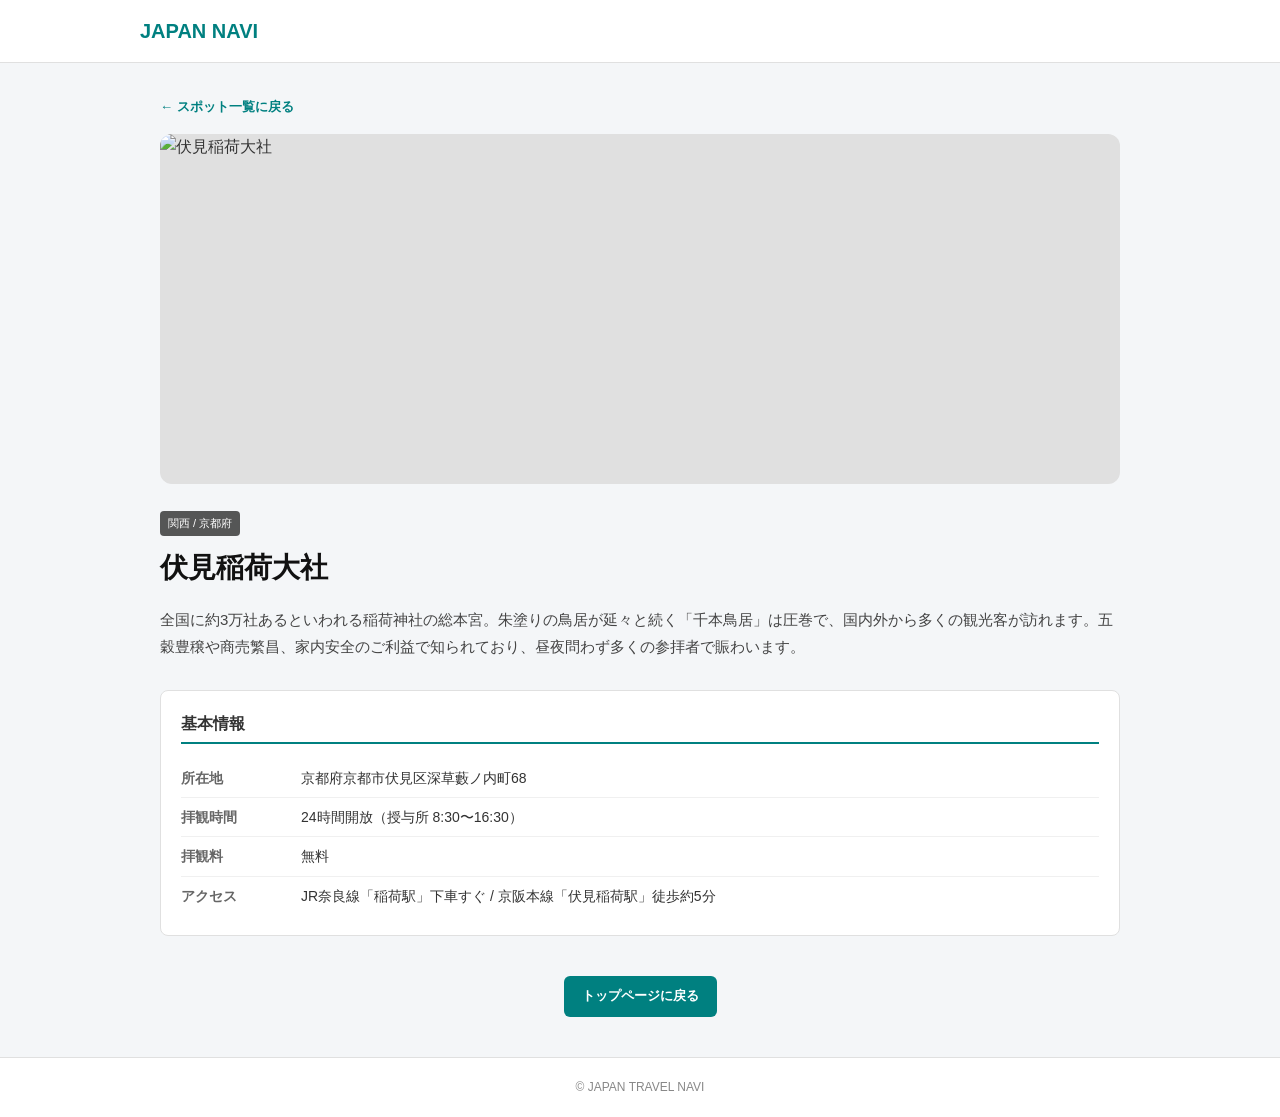
==== spot-a.html @ 38af9321 "紹介ページのの基盤作成" ====
<!DOCTYPE html>
<html lang="ja">
<head>
    <meta charset="UTF-8">
    <meta name="viewport" content="width=device-width, initial-scale=1.0">
    <title>伏見稲荷大社 - JAPAN NAVI</title>
    <link rel="stylesheet" href="style.css">
</head>
<body>

    <!-- ヘッダー -->
    <header>
        <div class="header-container">
            <a href="index.html" class="logo">JAPAN NAVI</a>
        </div>
    </header>

    <!-- メインコンテンツ -->
    <main>
        <!-- 戻るボタン -->
        <p style="margin-bottom: 15px;">
            <a href="index.html" style="color: #008080; text-decoration: none; font-size: 13px; font-weight: bold;">&larr; スポット一覧に戻る</a>
        </p>

        <!-- アイキャッチ画像 -->
        <div style="width: 100%; height: 350px; background-color: #e0e0e0; border-radius: 12px; overflow: hidden; margin-bottom: 25px;">
            <img src="https://images.unsplash.com/photo-1493976040374-85c8e12f0c0e?auto=format&fit=crop&w=1200&q=80" alt="伏見稲荷大社" style="width: 100%; height: 100%; object-fit: cover;">
        </div>

        <!-- タイトル・基本情報 -->
        <span class="spot-badge" style="position: static; display: inline-block; margin-bottom: 10px;">関西 / 京都府</span>
        <h1 class="page-title" style="font-size: 28px; margin-bottom: 15px;">伏見稲荷大社</h1>

        <p style="font-size: 15px; color: #444; line-height: 1.8; margin-bottom: 30px;">
            全国に約3万社あるといわれる稲荷神社の総本宮。朱塗りの鳥居が延々と続く「千本鳥居」は圧巻で、国内外から多くの観光客が訪れます。五穀豊穣や商売繁昌、家内安全のご利益で知られており、昼夜問わず多くの参拝者で賑わいます。
        </p>

        <!-- 詳細情報テーブル -->
        <div style="background-color: #ffffff; border: 1px solid #e0e0e0; border-radius: 8px; padding: 20px; margin-bottom: 30px;">
            <h2 style="font-size: 16px; margin-bottom: 15px; border-bottom: 2px solid #008080; padding-bottom: 5px;">基本情報</h2>
            <table style="width: 100%; border-collapse: collapse; font-size: 14px;">
                <tr>
                    <th style="text-align: left; padding: 8px 0; border-bottom: 1px solid #f0f0f0; width: 120px; color: #666;">所在地</th>
                    <td style="padding: 8px 0; border-bottom: 1px solid #f0f0f0;">京都府京都市伏見区深草藪ノ内町68</td>
                </tr>
                <tr>
                    <th style="text-align: left; padding: 8px 0; border-bottom: 1px solid #f0f0f0; color: #666;">拝観時間</th>
                    <td style="padding: 8px 0; border-bottom: 1px solid #f0f0f0;">24時間開放（授与所 8:30〜16:30）</td>
                </tr>
                <tr>
                    <th style="text-align: left; padding: 8px 0; border-bottom: 1px solid #f0f0f0; color: #666;">拝観料</th>
                    <td style="padding: 8px 0; border-bottom: 1px solid #f0f0f0;">無料</td>
                </tr>
                <tr>
                    <th style="text-align: left; padding: 8px 0; color: #666;">アクセス</th>
                    <td style="padding: 8px 0;">JR奈良線「稲荷駅」下車すぐ / 京阪本線「伏見稲荷駅」徒歩約5分</td>
                </tr>
            </table>
        </div>

        <div style="text-align: center; margin-top: 40px;">
            <a href="index.html" class="btn">トップページに戻る</a>
        </div>
    </main>

    <!-- フッター -->
    <footer>
        <p>&copy; JAPAN TRAVEL NAVI</p>
    </footer>

</body>
</html>
---- style.css ----
/* === リセット・全体設定 === */
* {
    box-sizing: border-box;
    margin: 0;
    padding: 0;
}

body {
    font-family: "Helvetica Neue", Arial, "Hiragino Kaku Gothic ProN", "Hiragino Sans", Meiryo, sans-serif;
    background-color: #f4f6f8;
    color: #333333;
    line-height: 1.6;
}

/* === ヘッダー === */
header {
    background-color: #ffffff;
    border-bottom: 1px solid #e0e0e0;
    padding: 15px 20px;
    position: sticky;
    top: 0;
    z-index: 100;
}

.header-container {
    max-width: 1000px;
    margin: 0 auto;
    display: flex;
    justify-content: space-between;
    align-items: center;
}

.logo {
    font-size: 20px;
    font-weight: bold;
    color: #008080;
    text-decoration: none;
}

/* === メインエリア === */
main {
    max-width: 1000px;
    margin: 30px auto;
    padding: 0 20px;
}

.page-title {
    font-size: 24px;
    margin-bottom: 8px;
    color: #111111;
}

.page-description {
    font-size: 14px;
    color: #666666;
    margin-bottom: 30px;
}

/* === カード一覧（レイアウト） === */
.spot-grid {
    display: grid;
    grid-template-columns: repeat(auto-fit, minmax(300px, 1fr));
    gap: 25px;
}

.spot-card {
    background-color: #ffffff;
    border-radius: 12px;
    overflow: hidden;
    border: 1px solid #e0e0e0;
    box-shadow: 0 4px 6px rgba(0, 0, 0, 0.05);
    transition: transform 0.2s ease, box-shadow 0.2s ease;
    display: flex;
    flex-direction: column;
}

.spot-card:hover {
    transform: translateY(-4px);
    box-shadow: 0 8px 15px rgba(0, 0, 0, 0.1);
}

/* === 画像パーツ === */
.spot-image-container {
    position: relative;
    width: 100%;
    height: 200px;
    background-color: #e0e0e0;
}

.spot-image {
    width: 100%;
    height: 100%;
    object-fit: cover;
}

.spot-badge {
    position: absolute;
    top: 12px;
    left: 12px;
    background-color: rgba(0, 0, 0, 0.65);
    color: #ffffff;
    font-size: 11px;
    padding: 4px 8px;
    border-radius: 4px;
}

/* === カード本文パーツ === */
.spot-content {
    padding: 20px;
    display: flex;
    flex-direction: column;
    flex-grow: 1;
}

.spot-title {
    font-size: 18px;
    font-weight: bold;
    margin-bottom: 10px;
    color: #222222;
}

.spot-text {
    font-size: 13px;
    color: #666666;
    margin-bottom: 20px;
    flex-grow: 1;
}

.spot-footer {
    border-top: 1px solid #f0f0f0;
    padding-top: 15px;
    display: flex;
    justify-content: flex-end;
}

/* === ボタンパーツ === */
.btn {
    display: inline-block;
    background-color: #008080;
    color: #ffffff;
    padding: 10px 18px;
    font-size: 13px;
    font-weight: bold;
    text-decoration: none;
    border-radius: 6px;
    transition: background-color 0.2s ease;
}

.btn:hover {
    background-color: #006666;
}

/* === フッター === */
footer {
    text-align: center;
    padding: 20px;
    font-size: 12px;
    color: #888888;
    margin-top: 40px;
    border-top: 1px solid #e0e0e0;
    background-color: #ffffff;
}
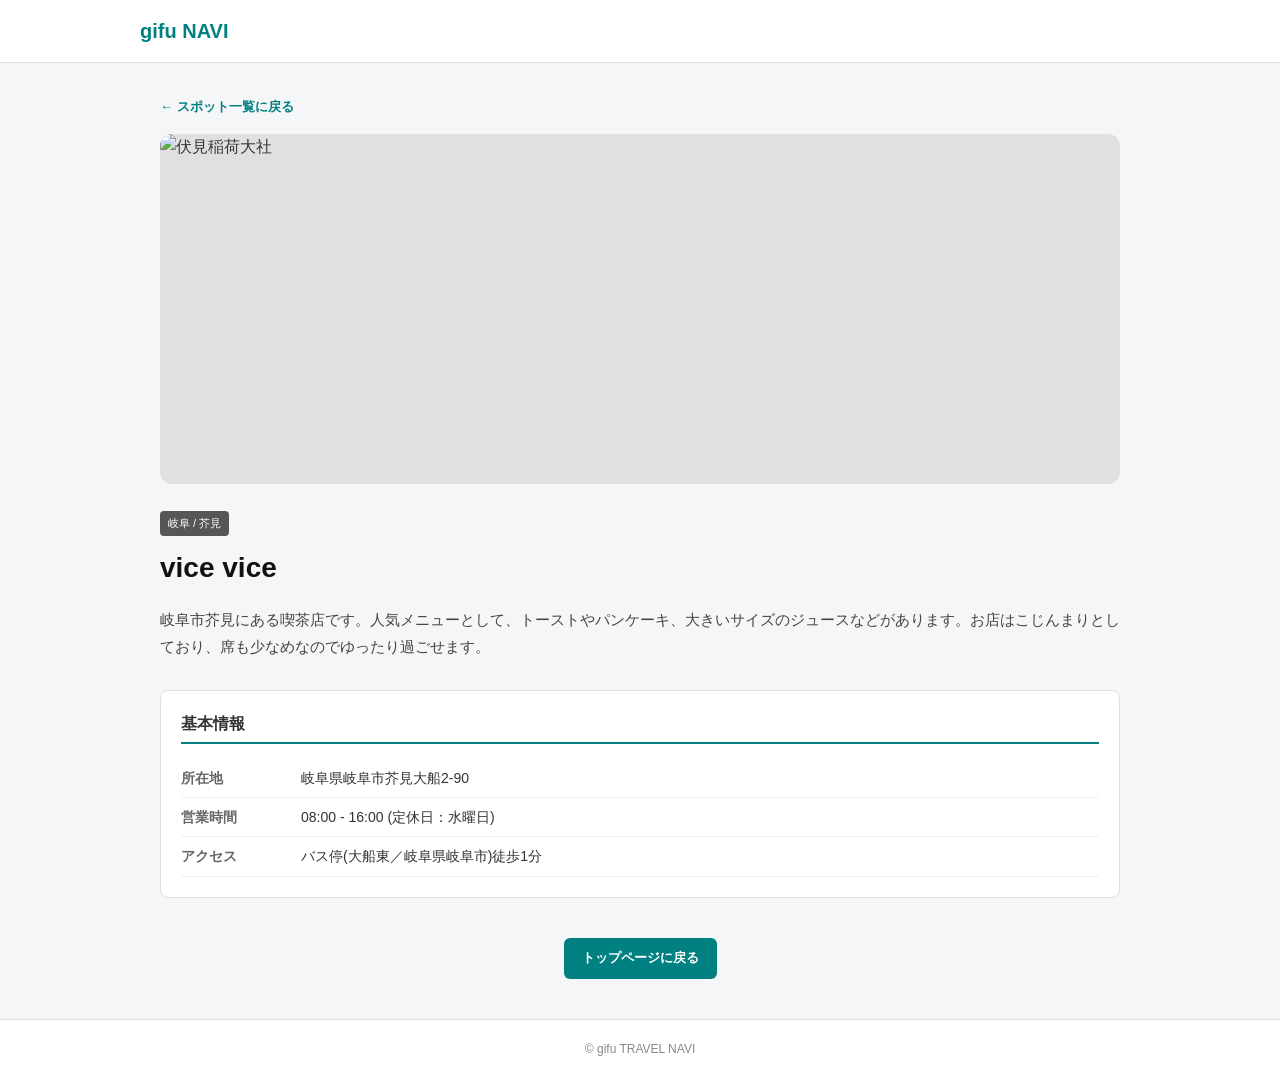
==== commit 3cb409d5: "スポットaを編集しました" ====
--- a/spot-a.html
+++ b/spot-a.html
@@ -3,7 +3,7 @@
 <head>
     <meta charset="UTF-8">
     <meta name="viewport" content="width=device-width, initial-scale=1.0">
-    <title>伏見稲荷大社 - JAPAN NAVI</title>
+    <title>vice vice - gifu NAVI</title>
     <link rel="stylesheet" href="style.css">
 </head>
 <body>
@@ -11,7 +11,7 @@
     <!-- ヘッダー -->
     <header>
         <div class="header-container">
-            <a href="index.html" class="logo">JAPAN NAVI</a>
+            <a href="index.html" class="logo">gifu NAVI</a>
         </div>
     </header>
 
@@ -24,15 +24,15 @@
 
         <!-- アイキャッチ画像 -->
         <div style="width: 100%; height: 350px; background-color: #e0e0e0; border-radius: 12px; overflow: hidden; margin-bottom: 25px;">
-            <img src="https://images.unsplash.com/photo-1493976040374-85c8e12f0c0e?auto=format&fit=crop&w=1200&q=80" alt="伏見稲荷大社" style="width: 100%; height: 100%; object-fit: cover;">
+            <img src="../Desktop/色んな画像/git制作フォルダー/スクリーンショット 2026-10-21 114951.png" alt="伏見稲荷大社" style="width: 100%; height: 100%; object-fit: cover;">
         </div>
 
         <!-- タイトル・基本情報 -->
-        <span class="spot-badge" style="position: static; display: inline-block; margin-bottom: 10px;">関西 / 京都府</span>
-        <h1 class="page-title" style="font-size: 28px; margin-bottom: 15px;">伏見稲荷大社</h1>
+        <span class="spot-badge" style="position: static; display: inline-block; margin-bottom: 10px;">岐阜 / 芥見</span>
+        <h1 class="page-title" style="font-size: 28px; margin-bottom: 15px;">vice vice</h1>
 
         <p style="font-size: 15px; color: #444; line-height: 1.8; margin-bottom: 30px;">
-            全国に約3万社あるといわれる稲荷神社の総本宮。朱塗りの鳥居が延々と続く「千本鳥居」は圧巻で、国内外から多くの観光客が訪れます。五穀豊穣や商売繁昌、家内安全のご利益で知られており、昼夜問わず多くの参拝者で賑わいます。
+            岐阜市芥見にある喫茶店です。人気メニューとして、トーストやパンケーキ、大きいサイズのジュースなどがあります。お店はこじんまりとしており、席も少なめなのでゆったり過ごせます。
         </p>
 
         <!-- 詳細情報テーブル -->
@@ -41,19 +41,15 @@
             <table style="width: 100%; border-collapse: collapse; font-size: 14px;">
                 <tr>
                     <th style="text-align: left; padding: 8px 0; border-bottom: 1px solid #f0f0f0; width: 120px; color: #666;">所在地</th>
-                    <td style="padding: 8px 0; border-bottom: 1px solid #f0f0f0;">京都府京都市伏見区深草藪ノ内町68</td>
+                    <td style="padding: 8px 0; border-bottom: 1px solid #f0f0f0;">	岐阜県岐阜市芥見大船2-90</td>
                 </tr>
                 <tr>
-                    <th style="text-align: left; padding: 8px 0; border-bottom: 1px solid #f0f0f0; color: #666;">拝観時間</th>
-                    <td style="padding: 8px 0; border-bottom: 1px solid #f0f0f0;">24時間開放（授与所 8:30〜16:30）</td>
+                    <th style="text-align: left; padding: 8px 0; border-bottom: 1px solid #f0f0f0; color: #666;">営業時間</th>
+                    <td style="padding: 8px 0; border-bottom: 1px solid #f0f0f0;">08:00 - 16:00 (定休日：水曜日)</td>
                 </tr>
                 <tr>
-                    <th style="text-align: left; padding: 8px 0; border-bottom: 1px solid #f0f0f0; color: #666;">拝観料</th>
-                    <td style="padding: 8px 0; border-bottom: 1px solid #f0f0f0;">無料</td>
-                </tr>
-                <tr>
-                    <th style="text-align: left; padding: 8px 0; color: #666;">アクセス</th>
-                    <td style="padding: 8px 0;">JR奈良線「稲荷駅」下車すぐ / 京阪本線「伏見稲荷駅」徒歩約5分</td>
+                    <th style="text-align: left; padding: 8px 0; border-bottom: 1px solid #f0f0f0; color: #666;">アクセス</th>
+                    <td style="padding: 8px 0; border-bottom: 1px solid #f0f0f0;">バス停(大船東／岐阜県岐阜市)徒歩1分</td>
                 </tr>
             </table>
         </div>
@@ -65,7 +61,7 @@
 
     <!-- フッター -->
     <footer>
-        <p>&copy; JAPAN TRAVEL NAVI</p>
+        <p>&copy; gifu TRAVEL NAVI</p>
     </footer>
 
 </body>
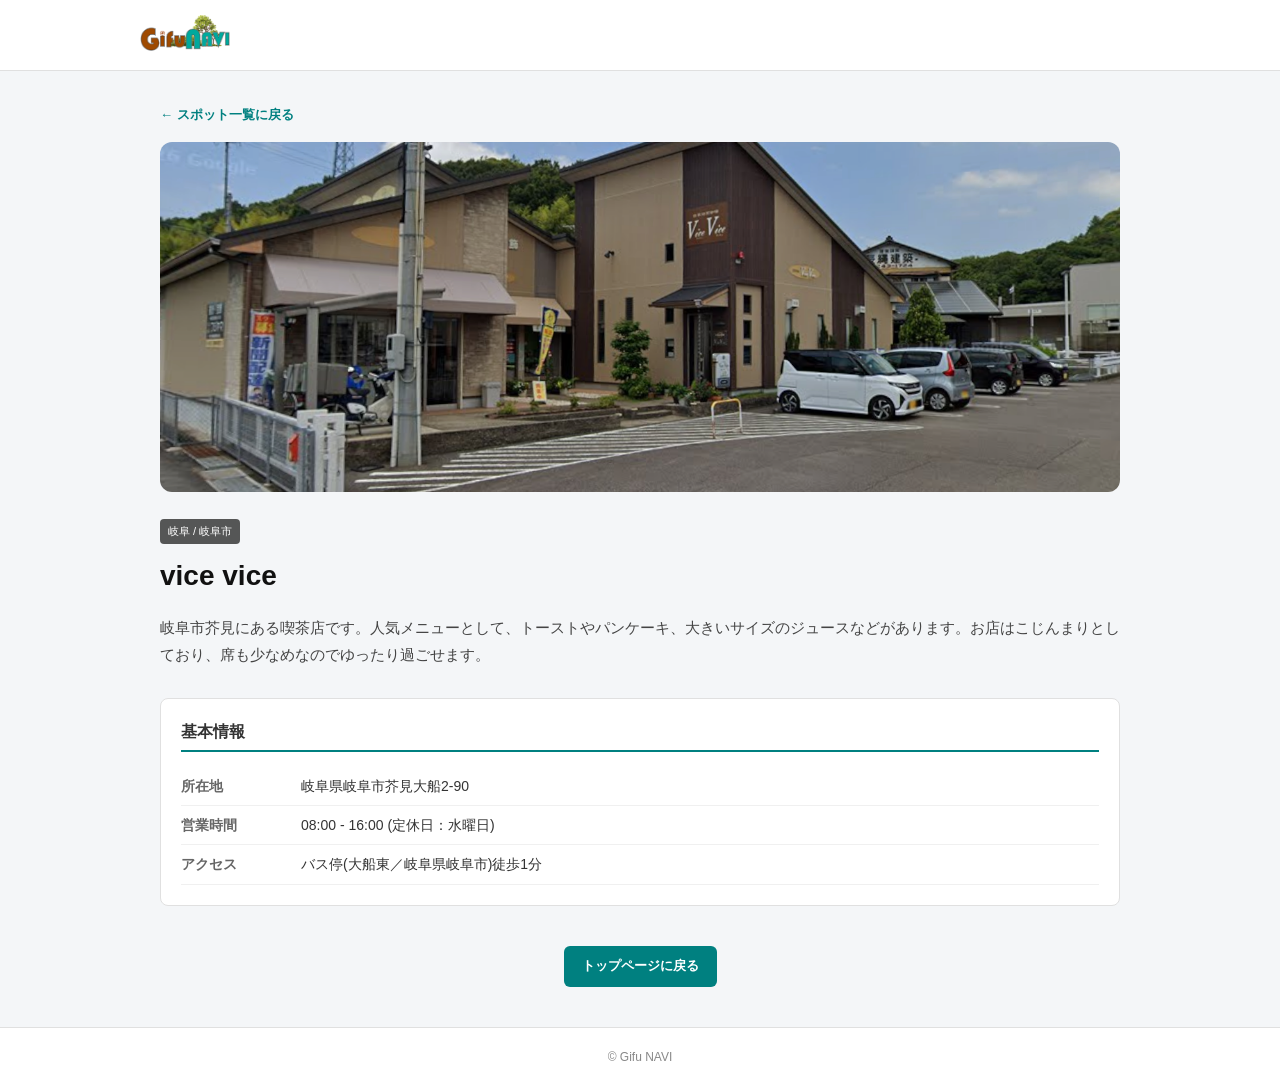
==== commit fcafcfea: "スポットaやcss等々変更しました" ====
--- a/spot-a.html
+++ b/spot-a.html
@@ -10,10 +10,12 @@
 
     <!-- ヘッダー -->
     <header>
-        <div class="header-container">
-            <a href="index.html" class="logo">gifu NAVI</a>
-        </div>
-    </header>
+    <div class="header-container">
+        <a href="index.html" class="logo">
+            <img src="./images/アートボード 1@4x.png" alt="Gifu NAVI ロゴ">
+        </a>
+    </div>
+</header>
 
     <!-- メインコンテンツ -->
     <main>
@@ -24,11 +26,11 @@
 
         <!-- アイキャッチ画像 -->
         <div style="width: 100%; height: 350px; background-color: #e0e0e0; border-radius: 12px; overflow: hidden; margin-bottom: 25px;">
-            <img src="../Desktop/色んな画像/git制作フォルダー/スクリーンショット 2026-10-21 114951.png" alt="伏見稲荷大社" style="width: 100%; height: 100%; object-fit: cover;">
+            <img src="./images/スクリーンショット 2026-10-21 114951.png" alt="伏見稲荷大社" style="width: 100%; height: 100%; object-fit: cover;">
         </div>
 
         <!-- タイトル・基本情報 -->
-        <span class="spot-badge" style="position: static; display: inline-block; margin-bottom: 10px;">岐阜 / 芥見</span>
+        <span class="spot-badge" style="position: static; display: inline-block; margin-bottom: 10px;">岐阜 / 岐阜市</span>
         <h1 class="page-title" style="font-size: 28px; margin-bottom: 15px;">vice vice</h1>
 
         <p style="font-size: 15px; color: #444; line-height: 1.8; margin-bottom: 30px;">
@@ -61,7 +63,7 @@
 
     <!-- フッター -->
     <footer>
-        <p>&copy; gifu TRAVEL NAVI</p>
+        <p>&copy; Gifu NAVI</p>
     </footer>
 
 </body>
--- a/style.css
+++ b/style.css
@@ -159,4 +159,10 @@
     margin-top: 40px;
     border-top: 1px solid #e0e0e0;
     background-color: #ffffff;
+}
+
+.logo img {
+    height: 40px; /* 好みの高さに調整してください */
+    width: auto;  /* 比率を保ったまま横幅を自動調整 */
+    display: block;
 }
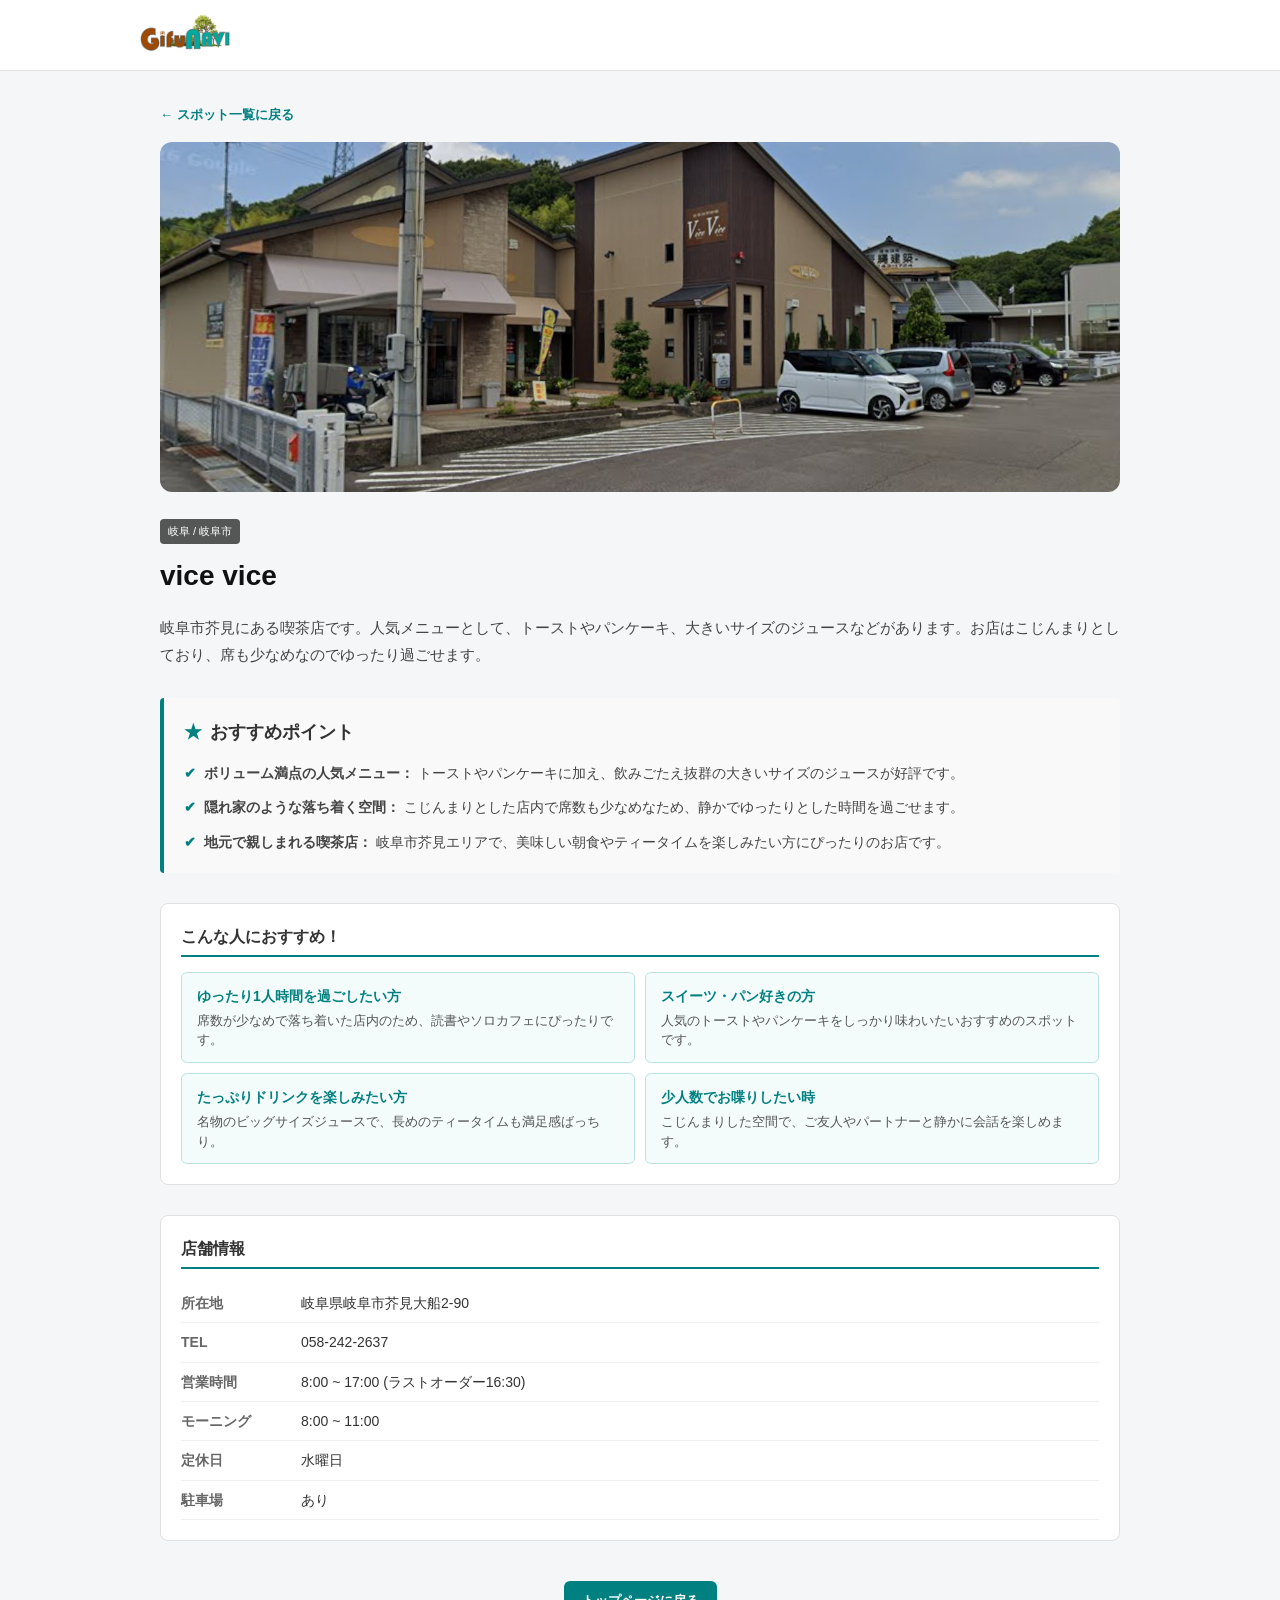
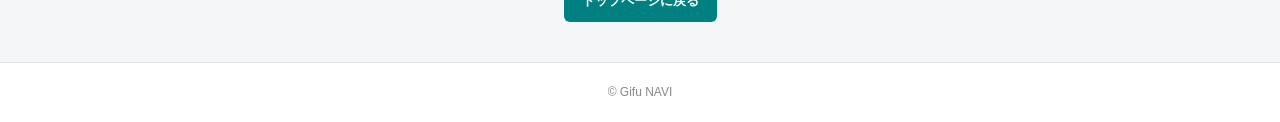
==== commit 2a7d74a4: "spot-aの内容を編集した" ====
--- a/spot-a.html
+++ b/spot-a.html
@@ -37,21 +37,80 @@
             岐阜市芥見にある喫茶店です。人気メニューとして、トーストやパンケーキ、大きいサイズのジュースなどがあります。お店はこじんまりとしており、席も少なめなのでゆったり過ごせます。
         </p>
 
+        <!-- おすすめポイント -->
+<div style="background-color: #f9f9f9; border-left: 4px solid #008080; border-radius: 4px; padding: 20px; margin-bottom: 30px;">
+    <h2 style="font-size: 18px; color: #333; margin-top: 0; margin-bottom: 15px; display: flex; align-items: center;">
+        <span style="color: #008080; margin-right: 8px;">★</span> おすすめポイント
+    </h2>
+    <ul style="list-style: none; padding: 0; margin: 0;">
+        <li style="margin-bottom: 12px; padding-left: 20px; position: relative; font-size: 14px; color: #444; line-height: 1.6;">
+            <span style="position: absolute; left: 0; top: 0; color: #008080; font-weight: bold;">✔</span>
+            <strong>ボリューム満点の人気メニュー：</strong> トーストやパンケーキに加え、飲みごたえ抜群の大きいサイズのジュースが好評です。
+        </li>
+        <li style="margin-bottom: 12px; padding-left: 20px; position: relative; font-size: 14px; color: #444; line-height: 1.6;">
+            <span style="position: absolute; left: 0; top: 0; color: #008080; font-weight: bold;">✔</span>
+            <strong>隠れ家のような落ち着く空間：</strong> こじんまりとした店内で席数も少なめなため、静かでゆったりとした時間を過ごせます。
+        </li>
+        <li style="margin-bottom: 0; padding-left: 20px; position: relative; font-size: 14px; color: #444; line-height: 1.6;">
+            <span style="position: absolute; left: 0; top: 0; color: #008080; font-weight: bold;">✔</span>
+            <strong>地元で親しまれる喫茶店：</strong> 岐阜市芥見エリアで、美味しい朝食やティータイムを楽しみたい方にぴったりのお店です。
+        </li>
+    </ul>
+</div>
+
+            <div style="background-color: #ffffff; border: 1px solid #e0e0e0; border-radius: 8px; padding: 20px; margin-bottom: 30px;">
+            <h2 style="font-size: 16px; margin-top: 0; margin-bottom: 15px; border-bottom: 2px solid #008080; padding-bottom: 5px; color: #333;">
+                こんな人におすすめ！
+            </h2>
+            <div style="display: flex; flex-wrap: wrap; gap: 10px;">
+                <div style="flex: 1 1 calc(50% - 10px); min-width: 200px; background-color: #f4fbfb; border: 1px solid #bce2e2; border-radius: 6px; padding: 12px 15px; box-sizing: border-box;">
+                    <div style="font-weight: bold; font-size: 14px; color: #008080; margin-bottom: 4px;">ゆったり1人時間を過ごしたい方</div>
+                    <div style="font-size: 13px; color: #555; line-height: 1.5;">席数が少なめで落ち着いた店内のため、読書やソロカフェにぴったりです。</div>
+                </div>
+                <div style="flex: 1 1 calc(50% - 10px); min-width: 200px; background-color: #f4fbfb; border: 1px solid #bce2e2; border-radius: 6px; padding: 12px 15px; box-sizing: border-box;">
+                    <div style="font-weight: bold; font-size: 14px; color: #008080; margin-bottom: 4px;">スイーツ・パン好きの方</div>
+                    <div style="font-size: 13px; color: #555; line-height: 1.5;">人気のトーストやパンケーキをしっかり味わいたいおすすめのスポットです。</div>
+                </div>
+                <div style="flex: 1 1 calc(50% - 10px); min-width: 200px; background-color: #f4fbfb; border: 1px solid #bce2e2; border-radius: 6px; padding: 12px 15px; box-sizing: border-box;">
+                    <div style="font-weight: bold; font-size: 14px; color: #008080; margin-bottom: 4px;">たっぷりドリンクを楽しみたい方</div>
+                    <div style="font-size: 13px; color: #555; line-height: 1.5;">名物のビッグサイズジュースで、長めのティータイムも満足感ばっちり。</div>
+                </div>
+                <div style="flex: 1 1 calc(50% - 10px); min-width: 200px; background-color: #f4fbfb; border: 1px solid #bce2e2; border-radius: 6px; padding: 12px 15px; box-sizing: border-box;">
+                    <div style="font-weight: bold; font-size: 14px; color: #008080; margin-bottom: 4px;">少人数でお喋りしたい時</div>
+                    <div style="font-size: 13px; color: #555; line-height: 1.5;">こじんまりした空間で、ご友人やパートナーと静かに会話を楽しめます。</div>
+                </div>
+            </div>
+        </div>
+
+        
+
         <!-- 詳細情報テーブル -->
         <div style="background-color: #ffffff; border: 1px solid #e0e0e0; border-radius: 8px; padding: 20px; margin-bottom: 30px;">
-            <h2 style="font-size: 16px; margin-bottom: 15px; border-bottom: 2px solid #008080; padding-bottom: 5px;">基本情報</h2>
+            <h2 style="font-size: 16px; margin-bottom: 15px; border-bottom: 2px solid #008080; padding-bottom: 5px;">店舗情報</h2>
             <table style="width: 100%; border-collapse: collapse; font-size: 14px;">
                 <tr>
                     <th style="text-align: left; padding: 8px 0; border-bottom: 1px solid #f0f0f0; width: 120px; color: #666;">所在地</th>
                     <td style="padding: 8px 0; border-bottom: 1px solid #f0f0f0;">	岐阜県岐阜市芥見大船2-90</td>
                 </tr>
                 <tr>
-                    <th style="text-align: left; padding: 8px 0; border-bottom: 1px solid #f0f0f0; color: #666;">営業時間</th>
-                    <td style="padding: 8px 0; border-bottom: 1px solid #f0f0f0;">08:00 - 16:00 (定休日：水曜日)</td>
+                    <th style="text-align: left; padding: 8px 0; border-bottom: 1px solid #f0f0f0; color: #666;">TEL</th>
+                    <td style="padding: 8px 0; border-bottom: 1px solid #f0f0f0;">058-242-2637</td>
                 </tr>
                 <tr>
-                    <th style="text-align: left; padding: 8px 0; border-bottom: 1px solid #f0f0f0; color: #666;">アクセス</th>
-                    <td style="padding: 8px 0; border-bottom: 1px solid #f0f0f0;">バス停(大船東／岐阜県岐阜市)徒歩1分</td>
+                    <th style="text-align: left; padding: 8px 0; border-bottom: 1px solid #f0f0f0; color: #666;">営業時間</th>
+                    <td style="padding: 8px 0; border-bottom: 1px solid #f0f0f0;">8:00 ~ 17:00 (ラストオーダー16:30)</td>
+                </tr>
+                <tr>
+                    <th style="text-align: left; padding: 8px 0; border-bottom: 1px solid #f0f0f0; color: #666;">モーニング</th>
+                    <td style="padding: 8px 0; border-bottom: 1px solid #f0f0f0;">8:00 ~ 11:00</td>
+                </tr>
+                <tr>
+                    <th style="text-align: left; padding: 8px 0; border-bottom: 1px solid #f0f0f0; color: #666;">定休日</th>
+                    <td style="padding: 8px 0; border-bottom: 1px solid #f0f0f0;">水曜日</td>
+                </tr>
+                <tr>
+                    <th style="text-align: left; padding: 8px 0; border-bottom: 1px solid #f0f0f0; color: #666;">駐車場</th>
+                    <td style="padding: 8px 0; border-bottom: 1px solid #f0f0f0;">あり</td>
                 </tr>
             </table>
         </div>
--- a/style.css
+++ b/style.css
@@ -48,6 +48,10 @@
     font-size: 24px;
     margin-bottom: 8px;
     color: #111111;
+}
+
+.title-colorb{
+    color: #006666;
 }
 
 .page-description {
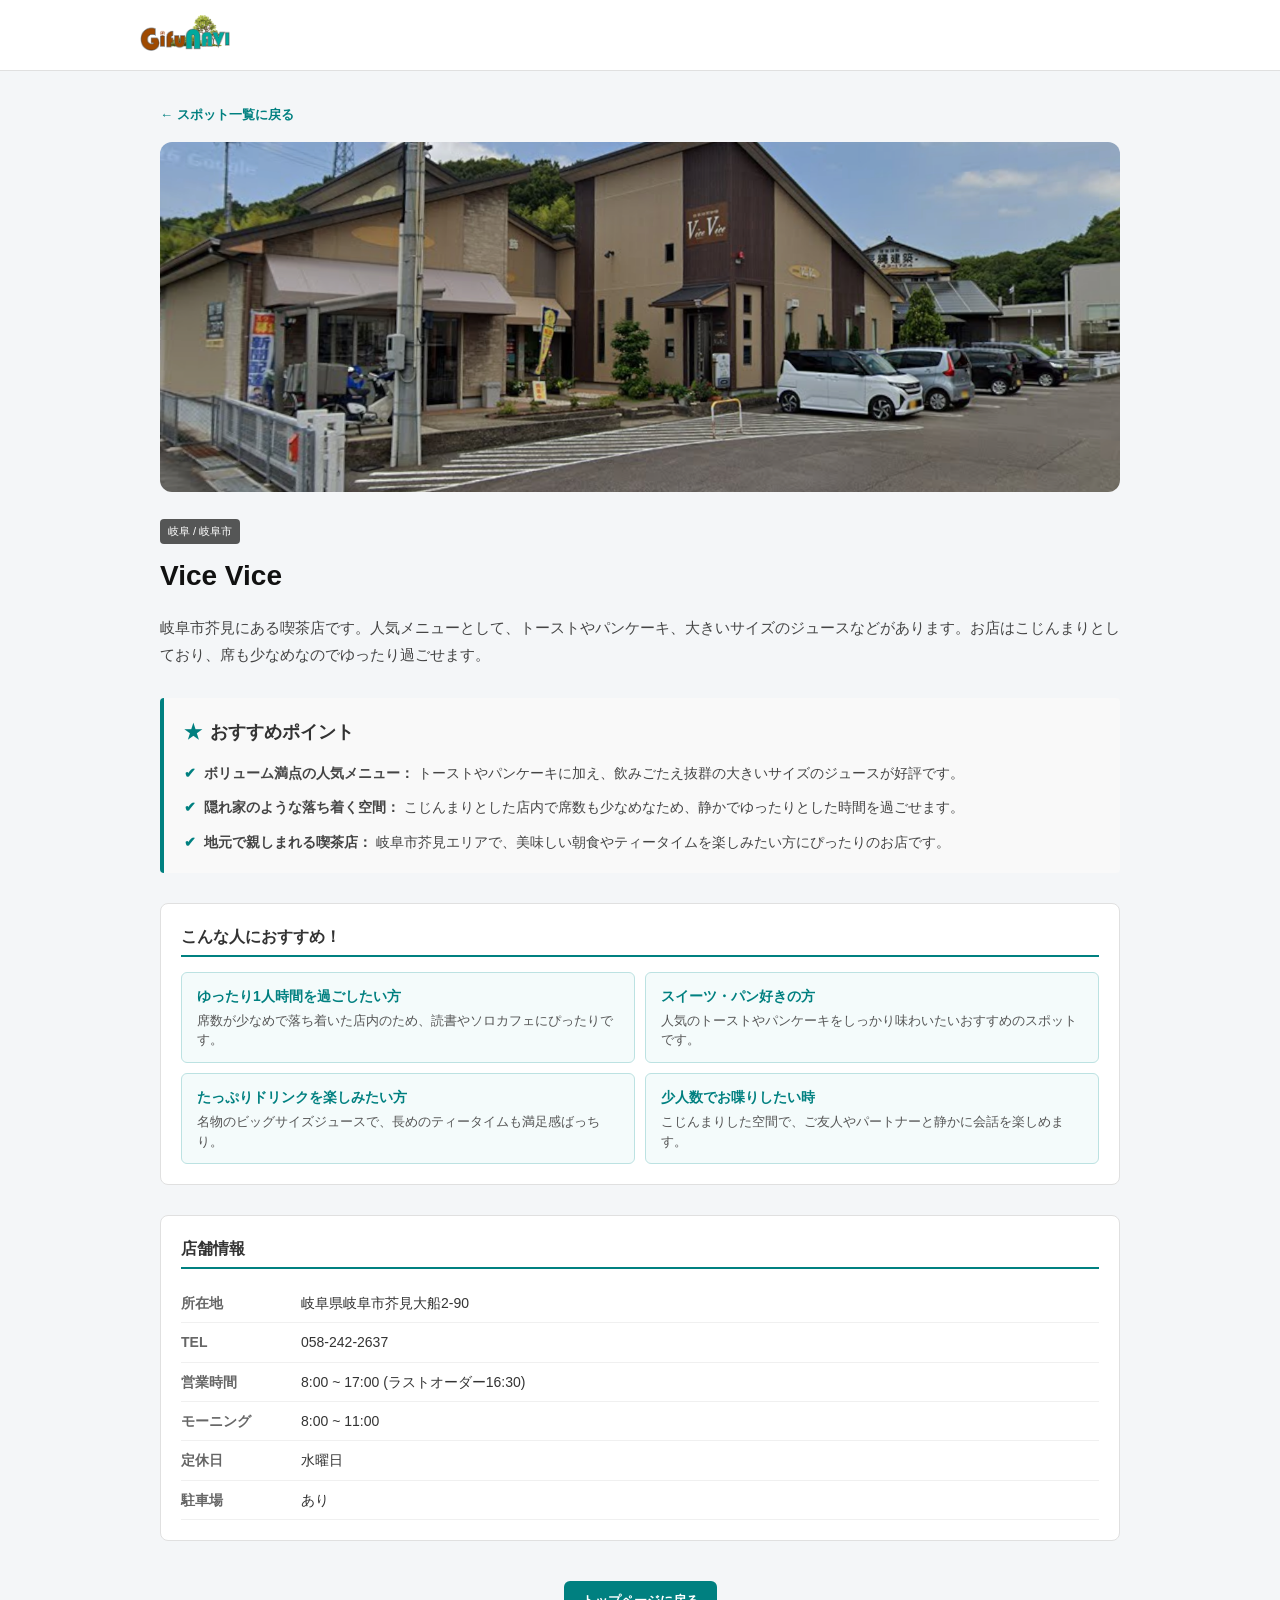
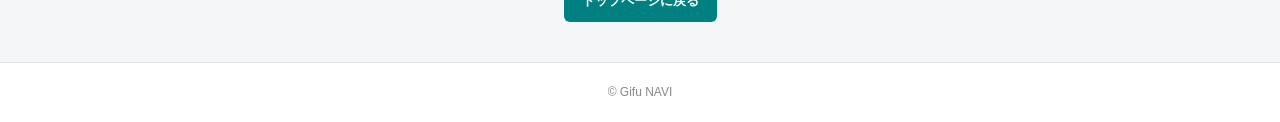
==== commit 237ac36b: "spot-a" ====
--- a/spot-a.html
+++ b/spot-a.html
@@ -31,7 +31,7 @@
 
         <!-- タイトル・基本情報 -->
         <span class="spot-badge" style="position: static; display: inline-block; margin-bottom: 10px;">岐阜 / 岐阜市</span>
-        <h1 class="page-title" style="font-size: 28px; margin-bottom: 15px;">vice vice</h1>
+        <h1 class="page-title" style="font-size: 28px; margin-bottom: 15px;">Vice Vice</h1>
 
         <p style="font-size: 15px; color: #444; line-height: 1.8; margin-bottom: 30px;">
             岐阜市芥見にある喫茶店です。人気メニューとして、トーストやパンケーキ、大きいサイズのジュースなどがあります。お店はこじんまりとしており、席も少なめなのでゆったり過ごせます。
